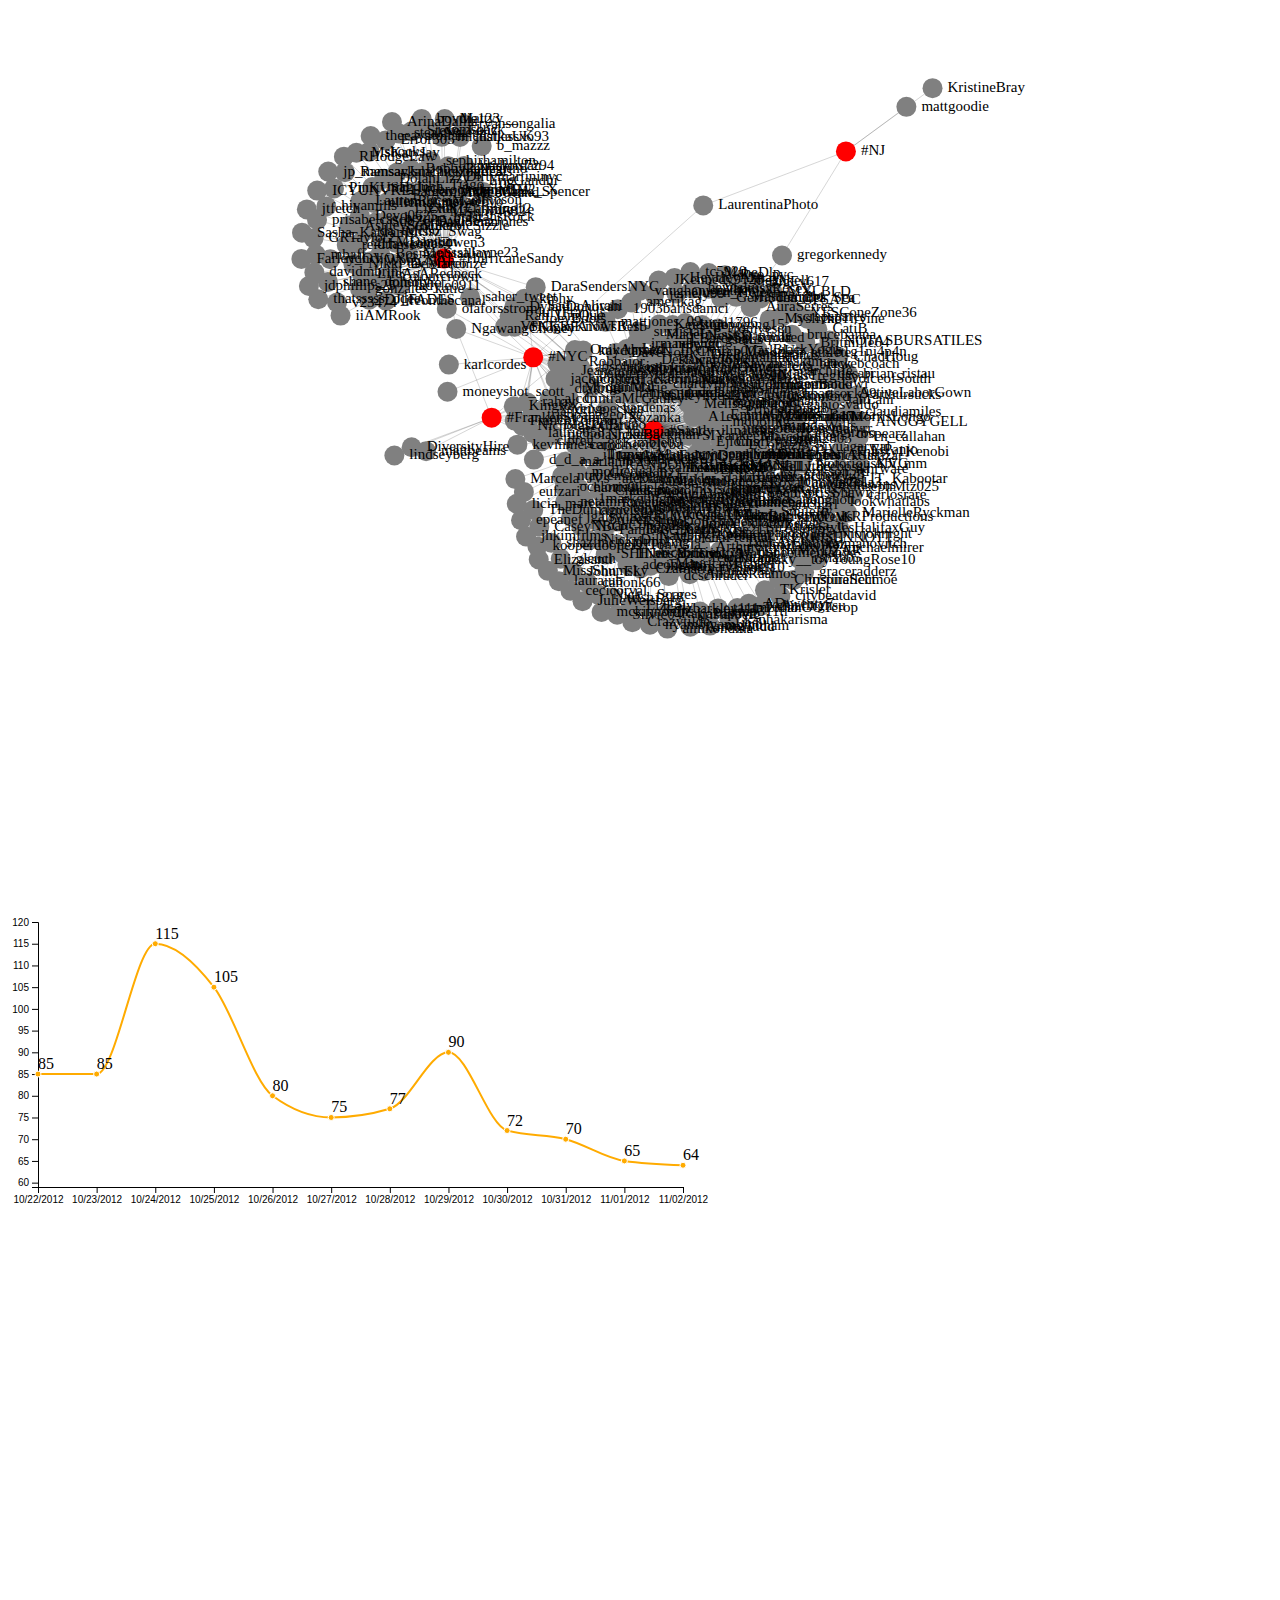
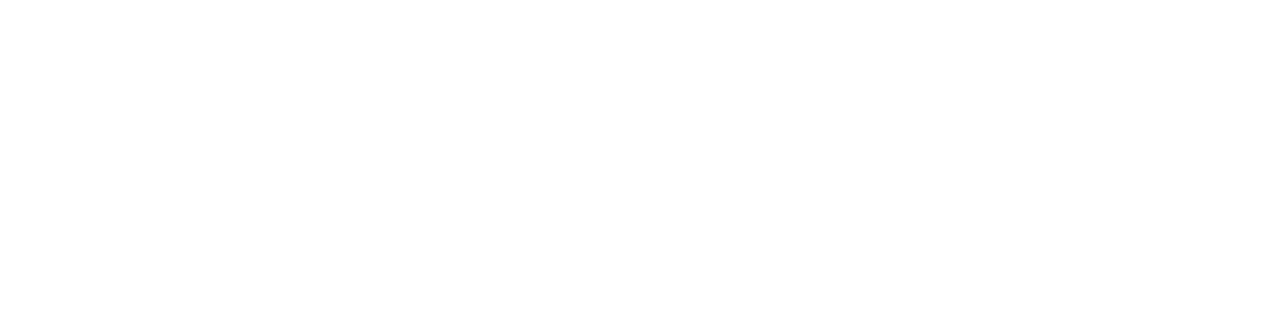
==== index.html @ f8a6a805 "index" ====
<!DOCTYPE html>
<head>
    <meta charset="utf-8">
    <link rel="stylesheet" type="text/css" href="style.css">
</head>
<body>
    <svg id="graph" width="960" height="600"></svg>
    <svg id="linechart"></svg>
    <svg id="map"></svg>
</body>
<script src="./lib/d3.min.js"></script>
<script src="./scripts/graph.js"></script>
<script src="./scripts/linechart.js"></script>
<script src="./scripts/map.js"></script>
<script src="https://d3js.org/topojson.v2.min.js"></script>
---- style.css ----
/* interaction */
#story {
    width: 100%;
    height: 100%;
    text-align: center;
}
/* line chart */
.line {
    fill: none;
    stroke: #ffab00;
    stroke-width: 2;
}
  
.overlay {
  fill: none;
  pointer-events: all;
}

.dot {
    fill: #ffab00;
    stroke: #fff;
}
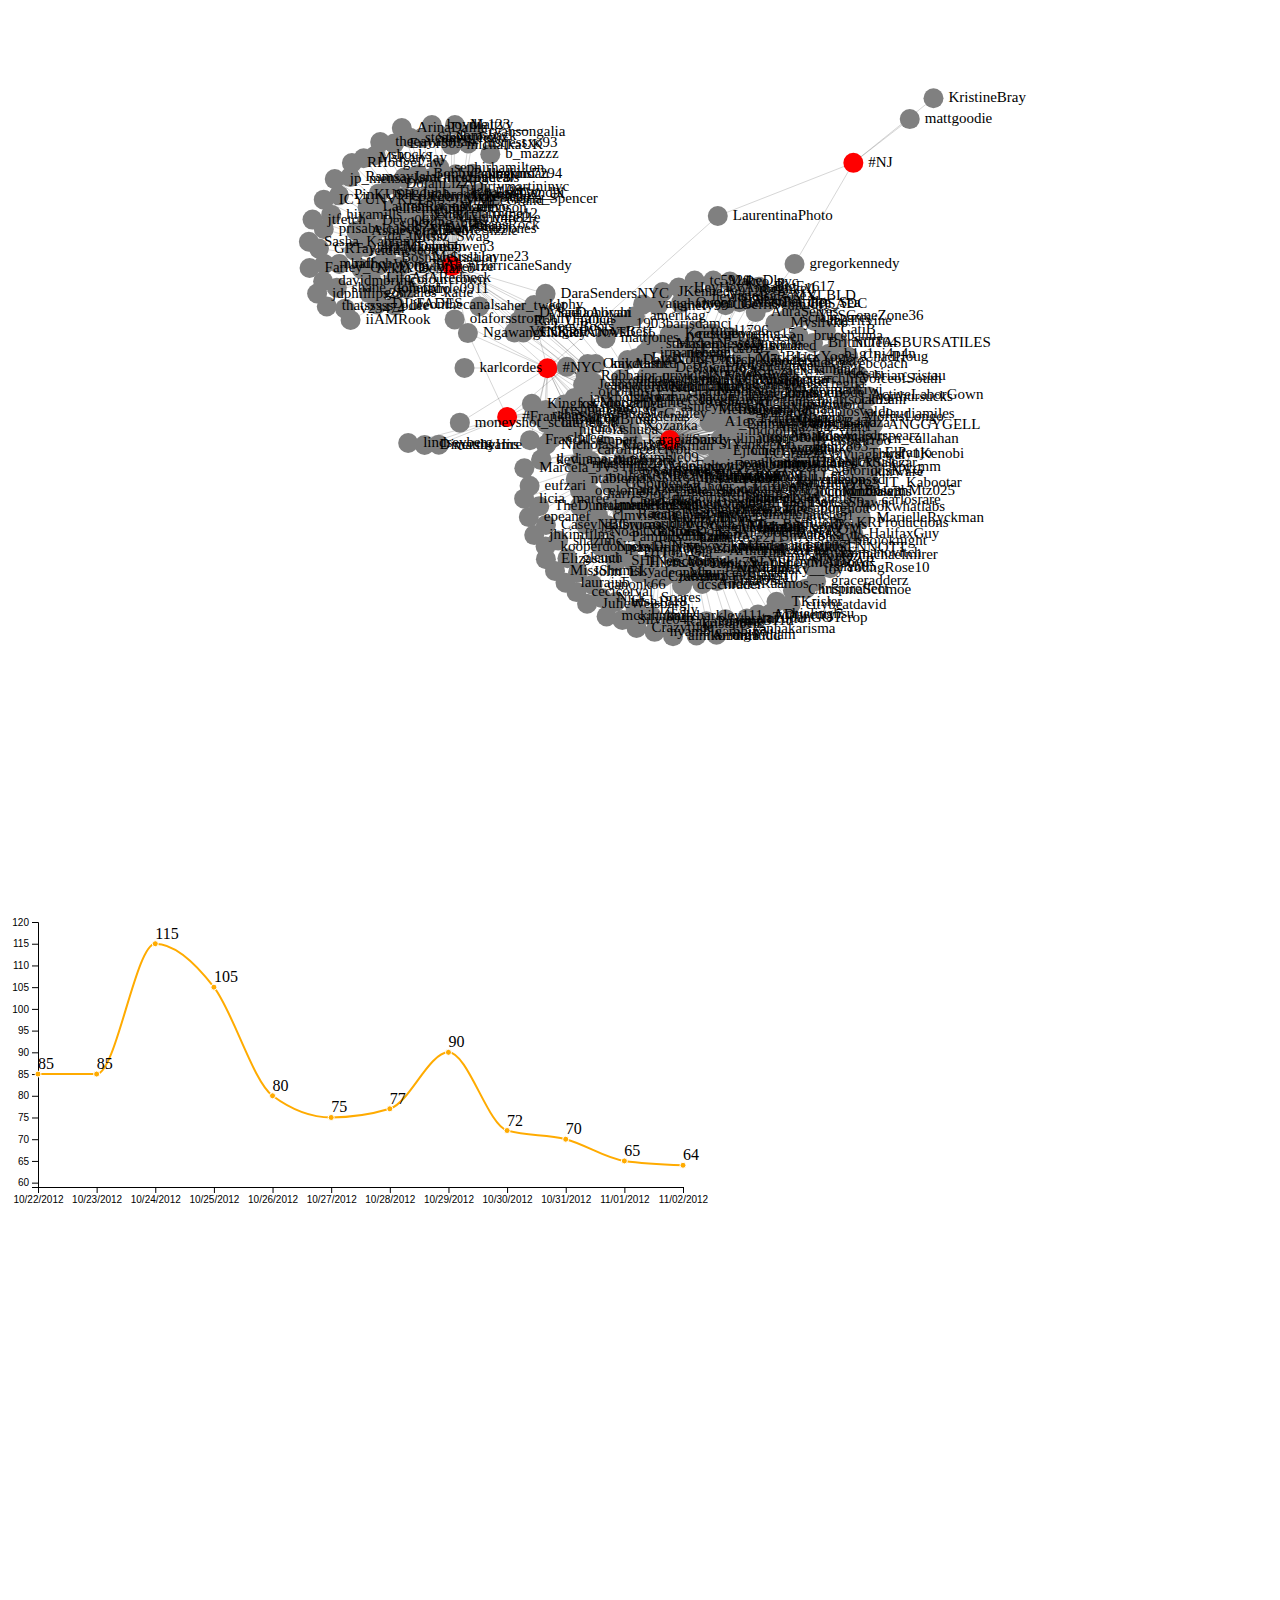
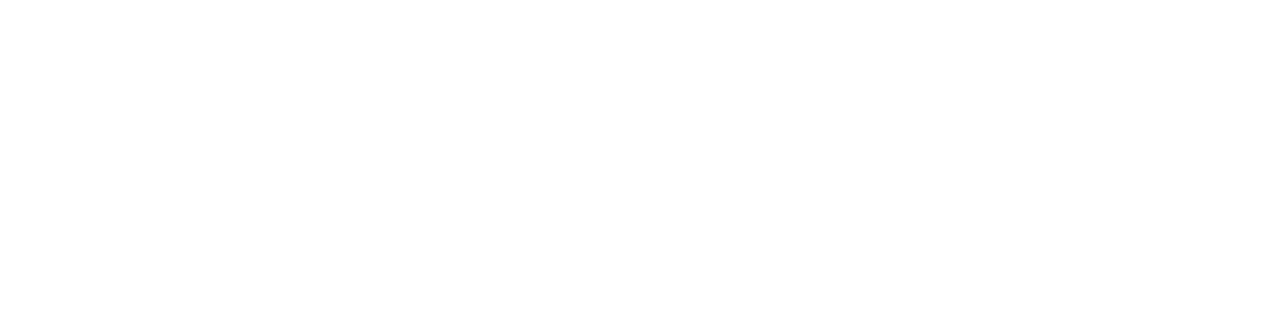
==== commit 9c0e0c00: "interaction added" ====
--- a/index.html
+++ b/index.html
@@ -11,7 +11,4 @@
 <script src="./lib/d3.min.js"></script>
 <script src="./scripts/graph.js"></script>
 <script src="./scripts/linechart.js"></script>
-<script src="./scripts/map.js"></script>
-<script src="https://d3js.org/topojson.v2.min.js"></script>
-
-
+<script src="./scripts/map.js"></script>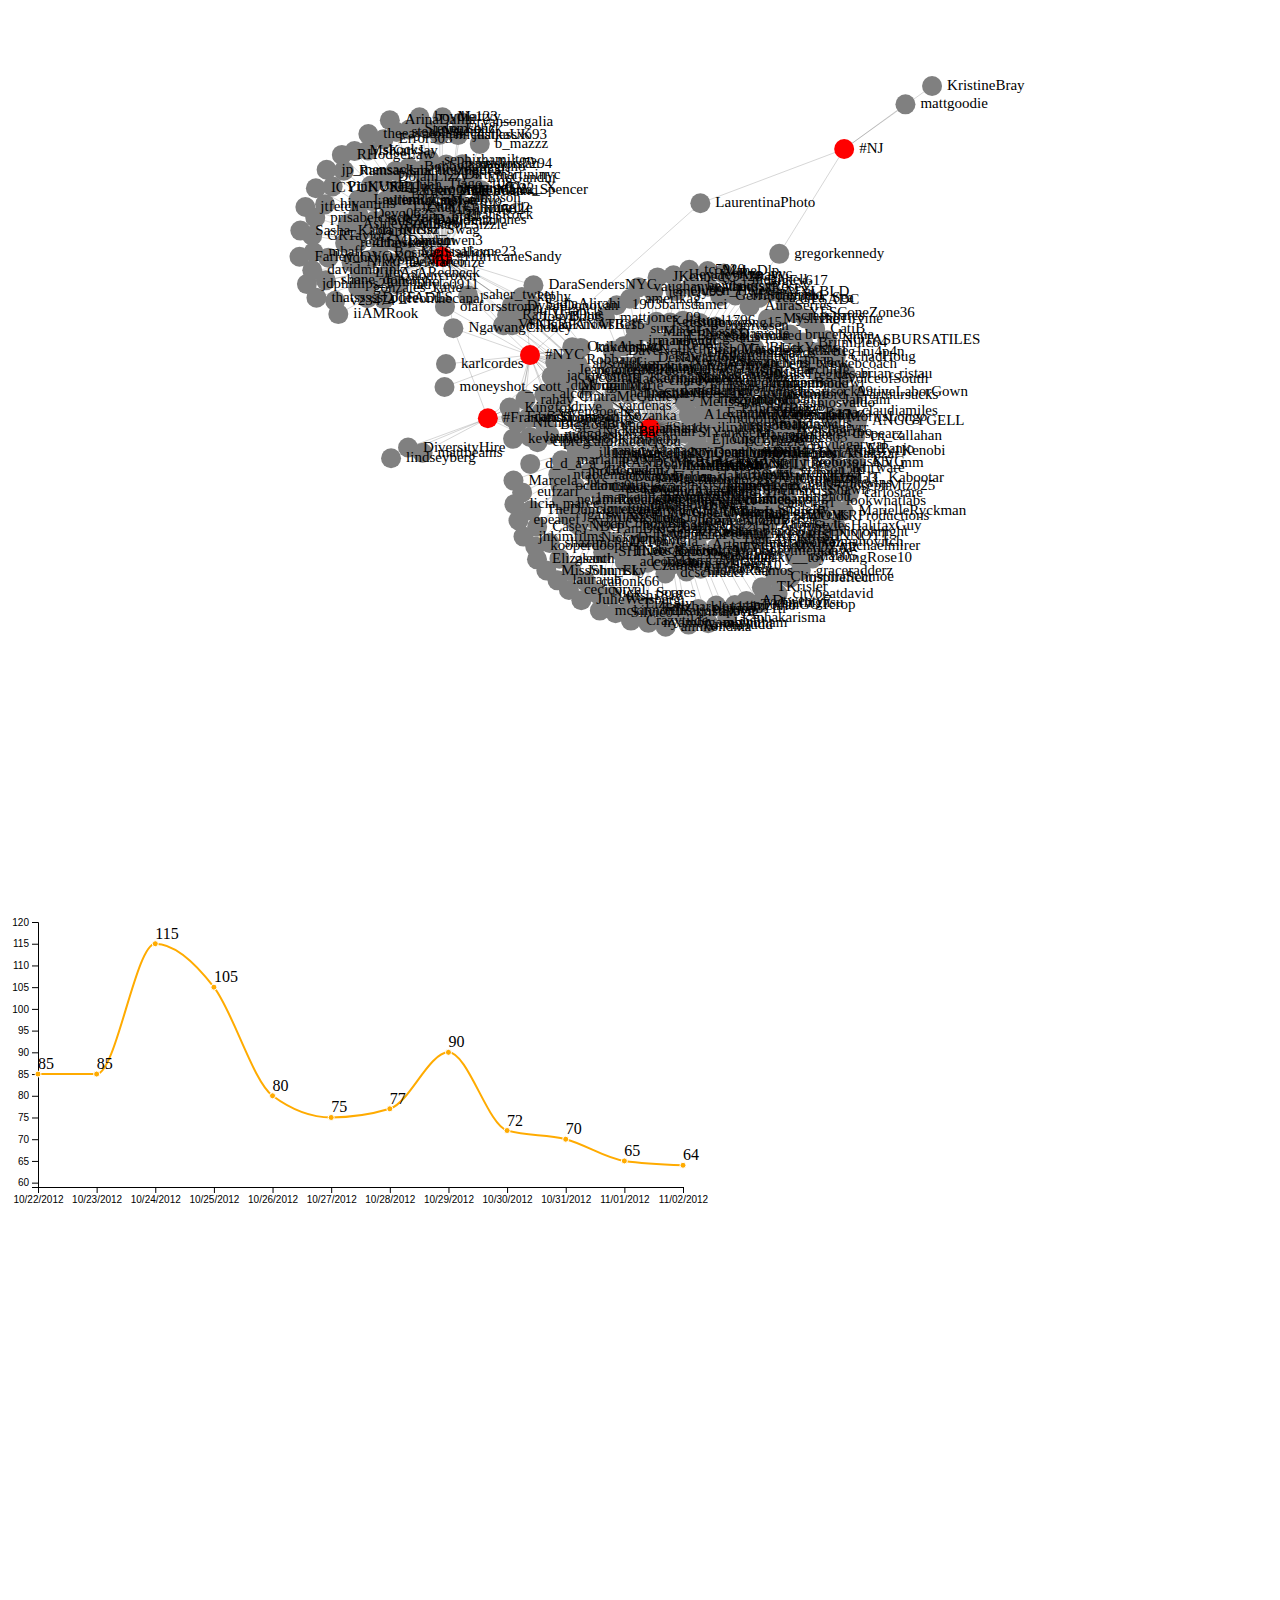
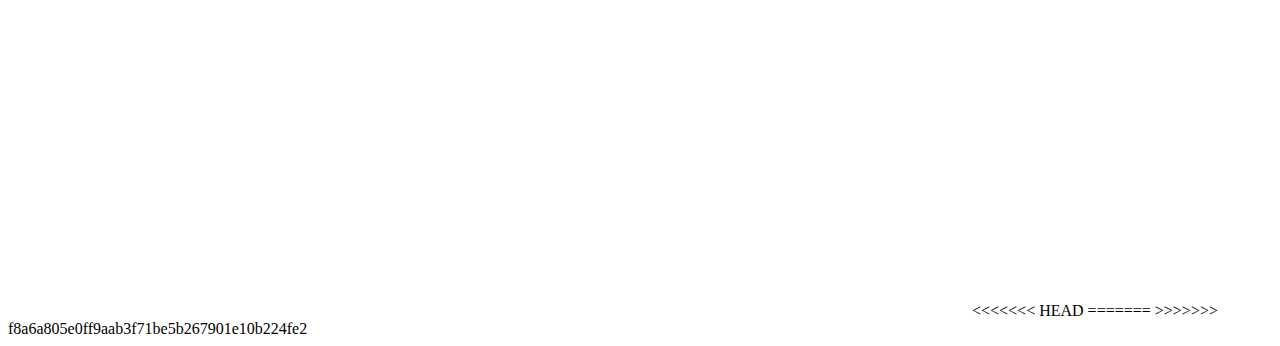
==== commit e08b1f1f: "merge conflict" ====
--- a/index.html
+++ b/index.html
@@ -11,4 +11,11 @@
 <script src="./lib/d3.min.js"></script>
 <script src="./scripts/graph.js"></script>
 <script src="./scripts/linechart.js"></script>
-<script src="./scripts/map.js"></script>+<<<<<<< HEAD
+<script src="./scripts/map.js"></script>
+=======
+<script src="./scripts/map.js"></script>
+<script src="https://d3js.org/topojson.v2.min.js"></script>
+
+
+>>>>>>> f8a6a805e0ff9aab3f71be5b267901e10b224fe2
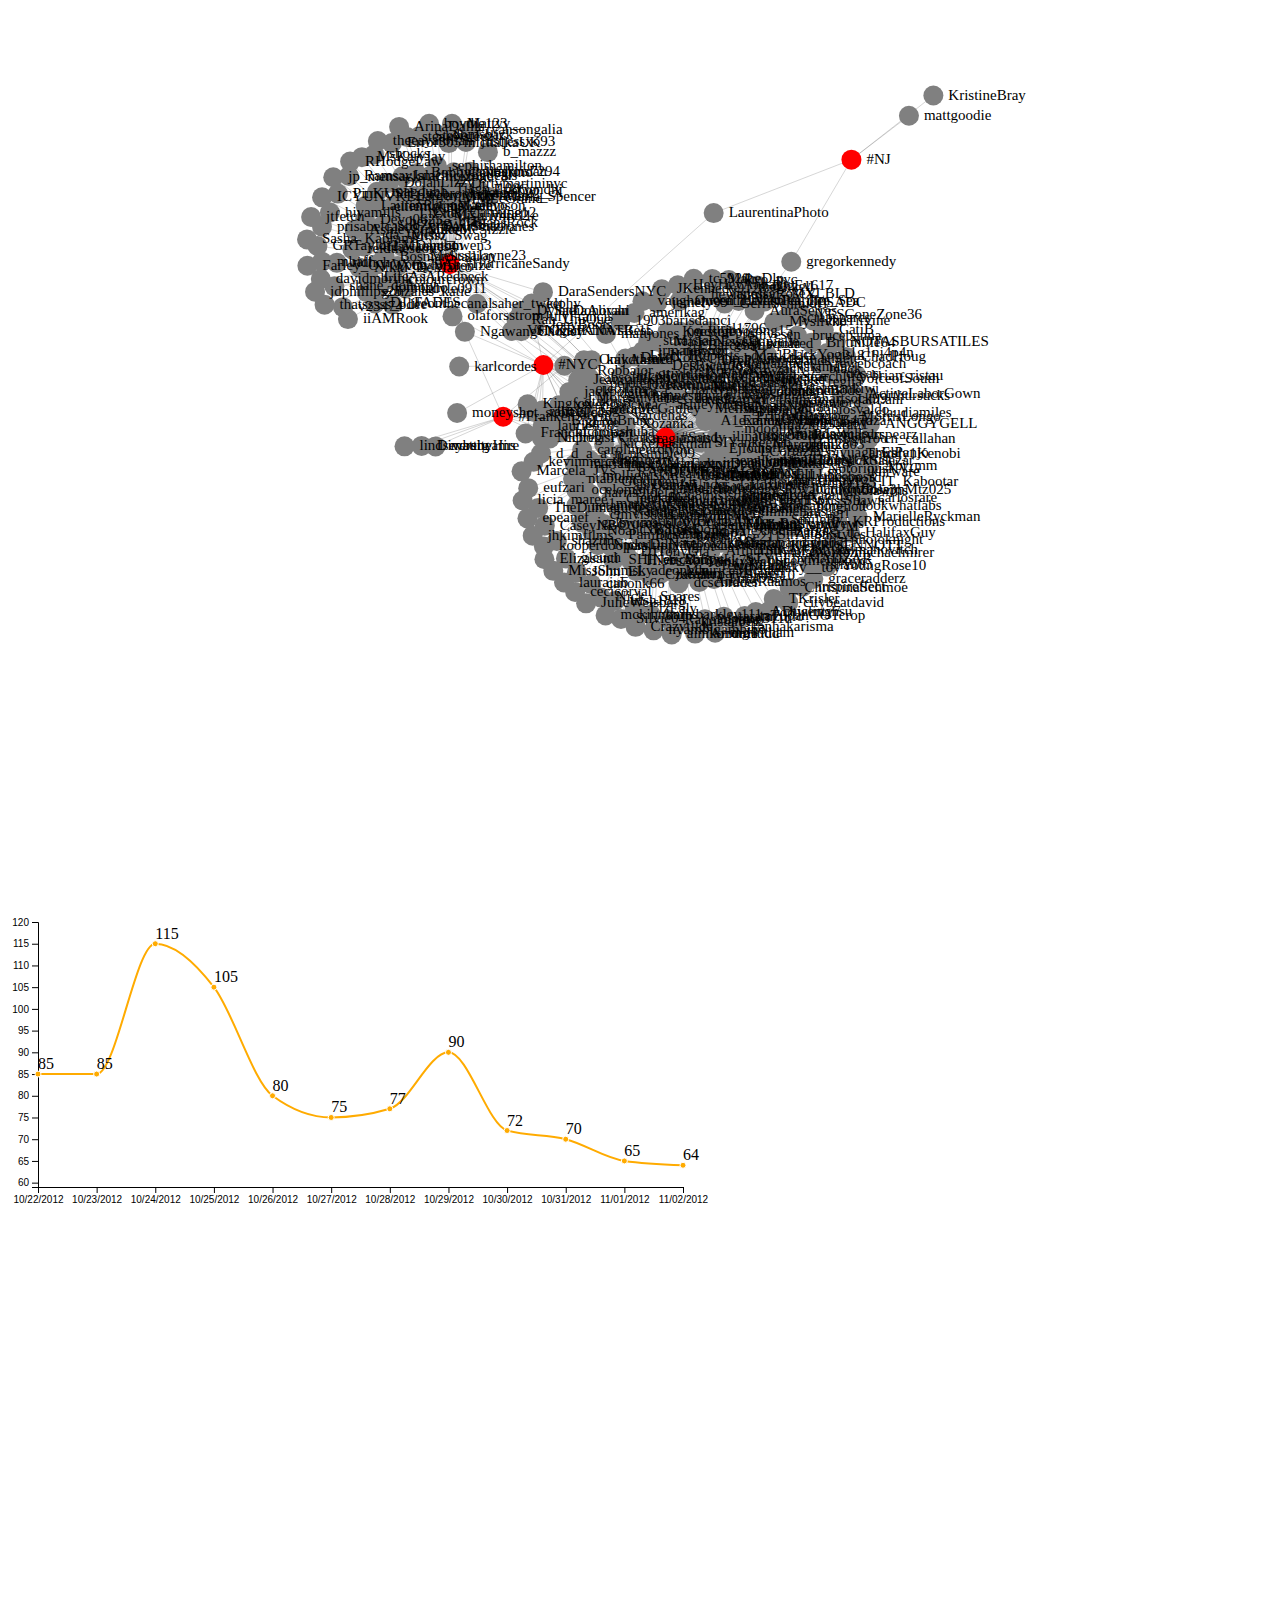
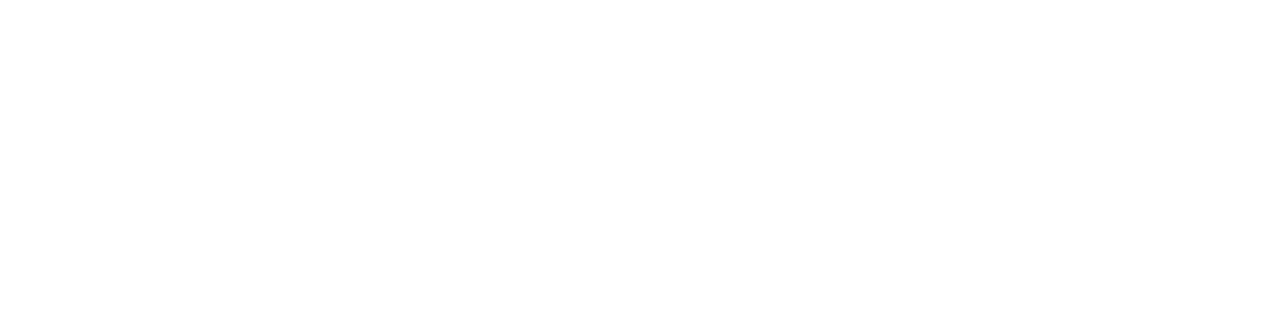
==== commit 901edf79: "merge conflict" ====
--- a/index.html
+++ b/index.html
@@ -11,11 +11,7 @@
 <script src="./lib/d3.min.js"></script>
 <script src="./scripts/graph.js"></script>
 <script src="./scripts/linechart.js"></script>
-<<<<<<< HEAD
-<script src="./scripts/map.js"></script>
-=======
 <script src="./scripts/map.js"></script>
 <script src="https://d3js.org/topojson.v2.min.js"></script>
 
 
->>>>>>> f8a6a805e0ff9aab3f71be5b267901e10b224fe2
--- a/style.css
+++ b/style.css
@@ -1,10 +1,3 @@
-/* interaction */
-#story {
-    width: 100%;
-    height: 100%;
-    text-align: center;
-}
-/* line chart */
 .line {
     fill: none;
     stroke: #ffab00;
@@ -19,4 +12,24 @@
 .dot {
     fill: #ffab00;
     stroke: #fff;
+}
+
+.states :hover {
+    fill: #e5921f;
+}
+
+.state-borders {
+    fill: none;
+    stroke: #fff;
+    stroke-width: 0.5px;
+    stroke-linejoin: round;
+    stroke-linecap: round;
+    pointer-events: none;
+}
+.feature.active {
+    fill: orange;
+}
+.feature {
+    fill: #ccc;
+    cursor: pointer;
 }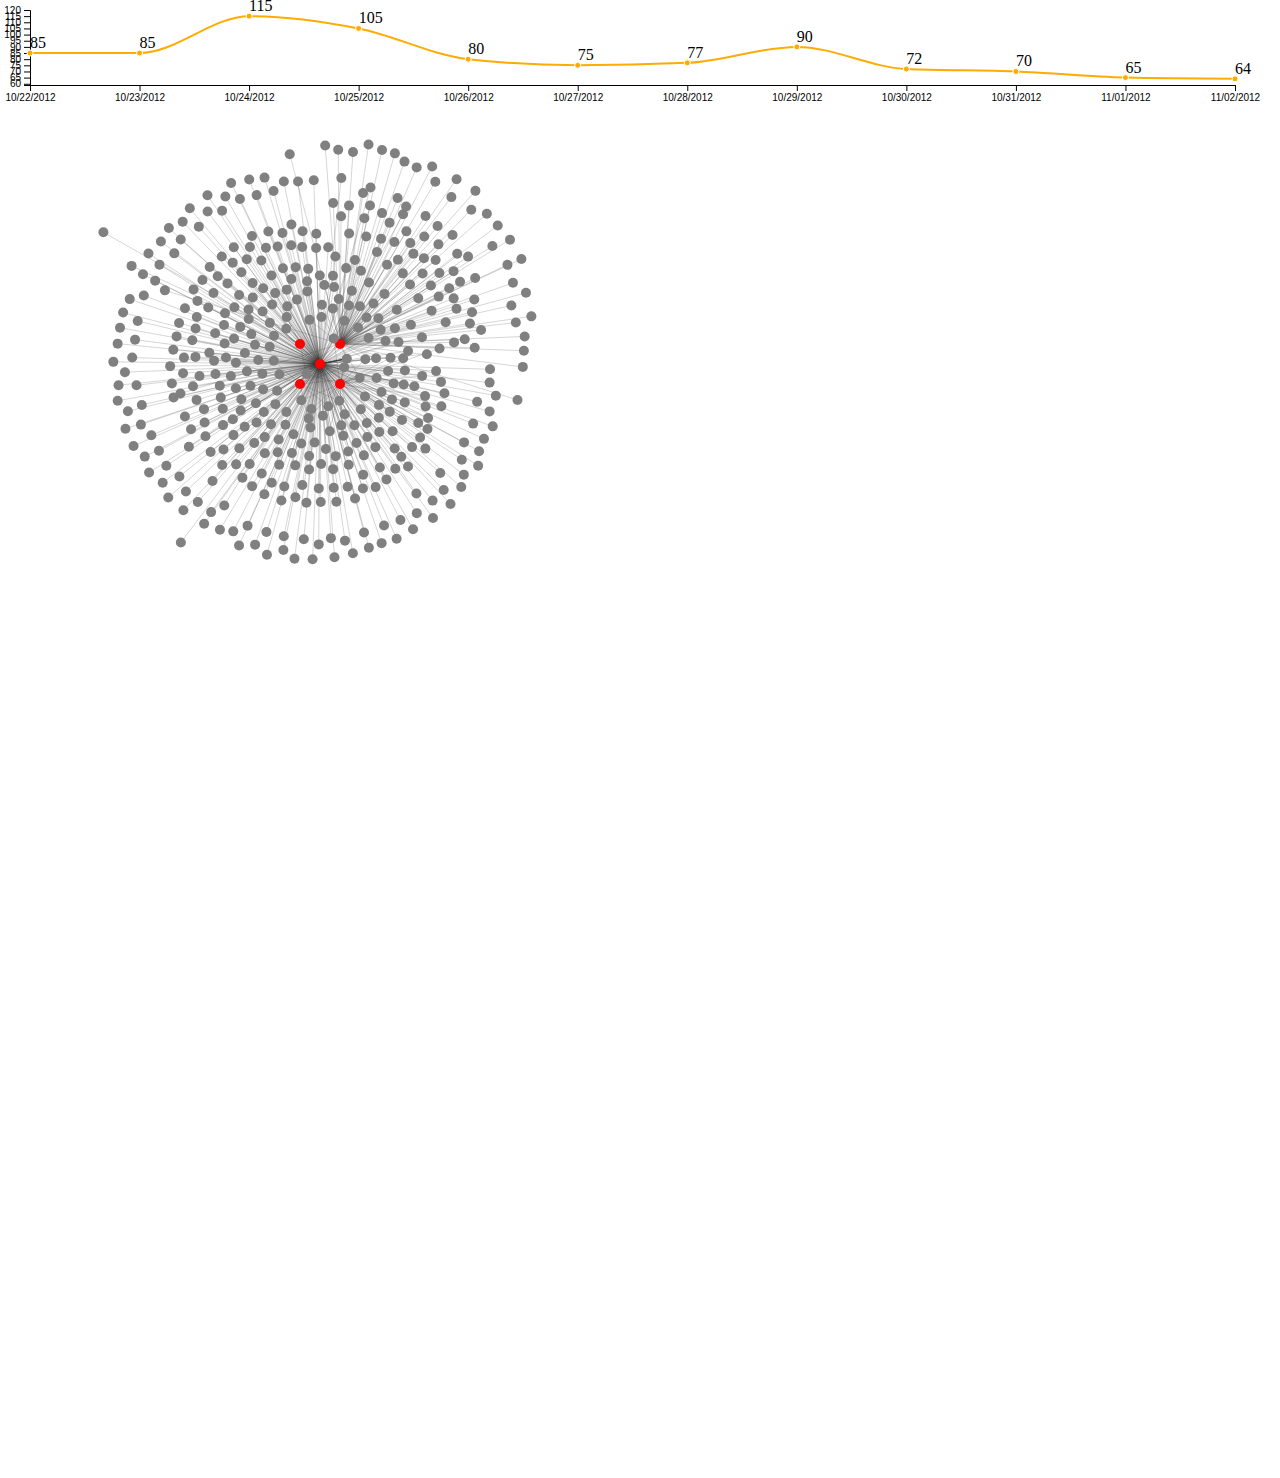
==== commit 90256de8: "improvements to storytelling, adding imgs" ====
--- a/index.html
+++ b/index.html
@@ -4,8 +4,8 @@
     <link rel="stylesheet" type="text/css" href="style.css">
 </head>
 <body>
-    <svg id="graph" width="960" height="600"></svg>
     <svg id="linechart"></svg>
+    <svg id="graph"></svg>
     <svg id="map"></svg>
 </body>
 <script src="./lib/d3.min.js"></script>
@@ -14,4 +14,3 @@
 <script src="./scripts/map.js"></script>
 <script src="https://d3js.org/topojson.v2.min.js"></script>
 
-
--- a/style.css
+++ b/style.css
@@ -1,3 +1,58 @@
+html, body {
+    width: 100%;
+    height: 100%;
+    margin: 0;
+}
+
+/* interaction */
+.hide {
+    display: none;
+}
+
+.flex {
+    display: flex;
+}
+
+#title-div {
+    height: 100%;
+    align-items: center;
+    justify-content: center;
+}
+
+#title-div-2 {
+    background-color:rgba(214, 229, 255, 0.9);
+    padding: 2%;
+    width: 50%;
+    height: 50%;
+}
+
+#title {
+    margin: auto;
+    text-align: center;
+    font-family: 'Montserrat', sans-serif;
+    font-size: 20px;
+}
+
+#story {
+    /* width: 100%;
+    height: 100%; */
+    text-align: center;
+}
+
+#explanation {
+    font-family: 'Lato', sans-serif;
+    margin-top: 0;
+    padding: 2%;
+}
+
+#image {
+    top: 50%;
+    left: 50%;
+    position: absolute;
+    width: 50%;
+    transform: translate(-50%,-50%);
+}
+/* line chart */
 .line {
     fill: none;
     stroke: #ffab00;
@@ -14,6 +69,14 @@
     stroke: #fff;
 }
 
+/* graph */
+.node-tooltip {
+    border-radius: 3px;
+    padding: 3px;
+    font-family: 'Lato', sans-serif;
+}
+
+/* map */
 .states :hover {
     fill: #e5921f;
 }
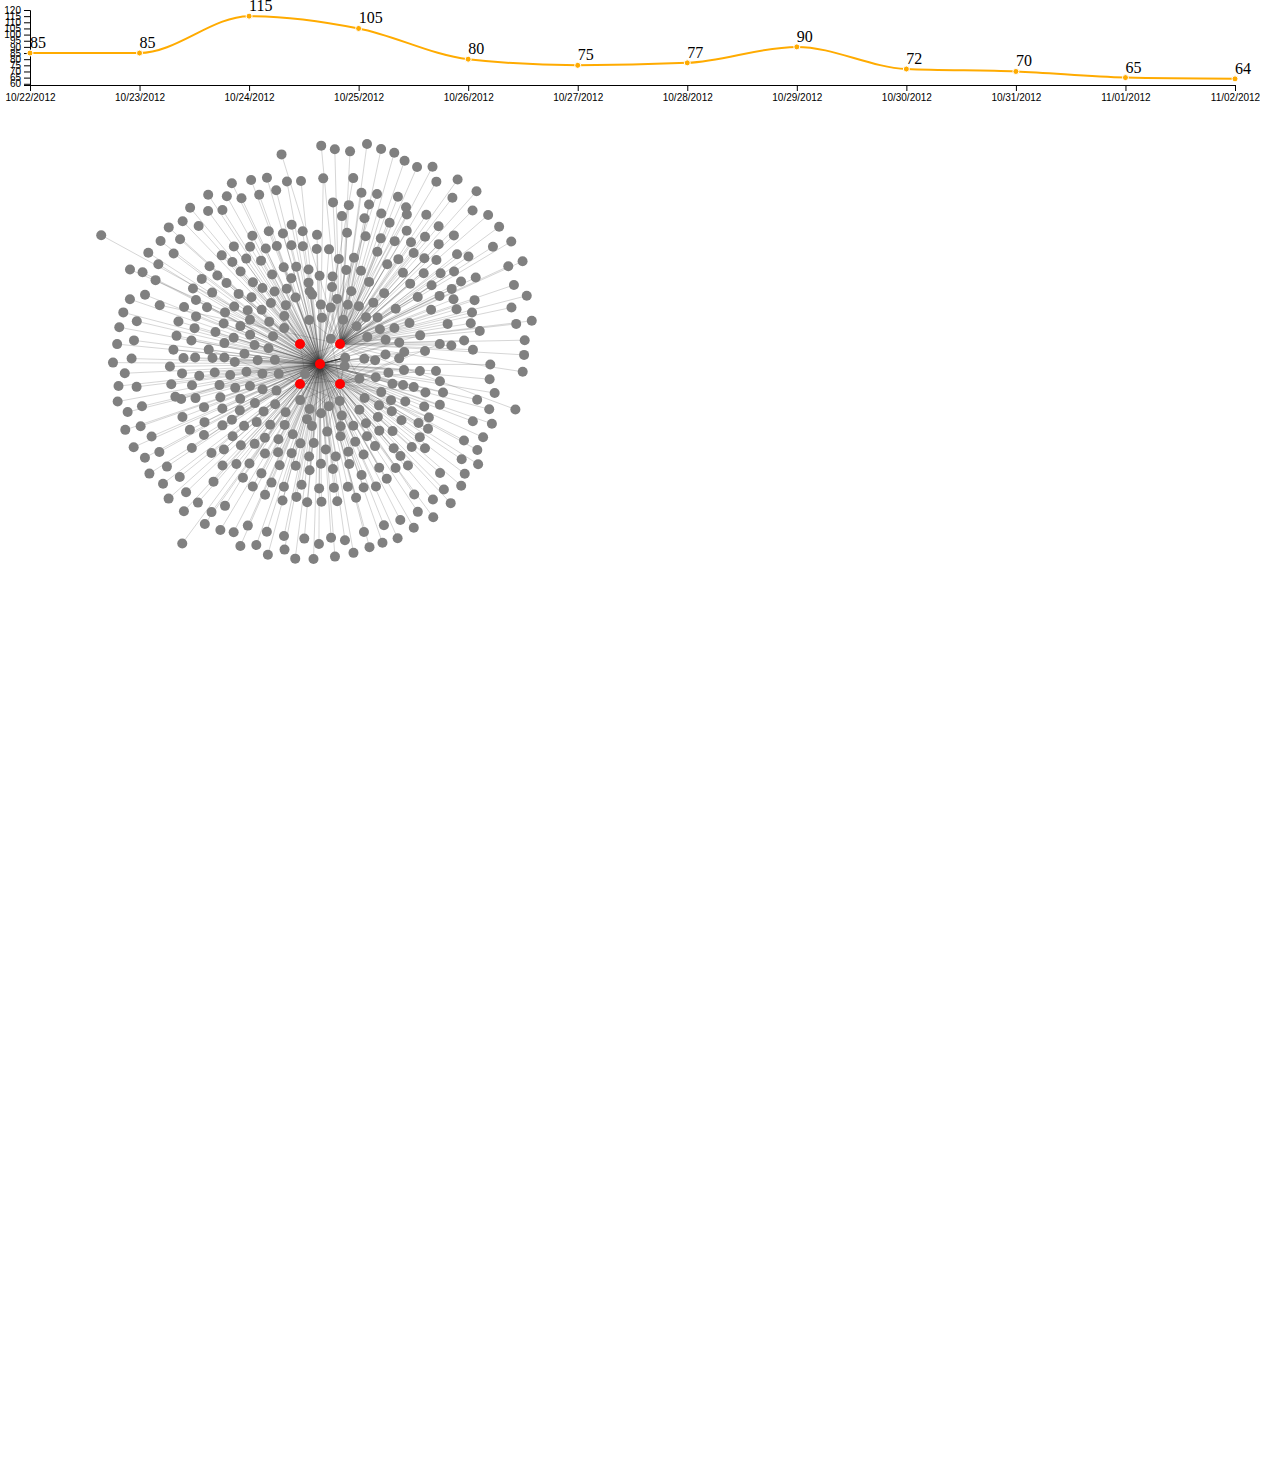
==== commit 95259dae: "added tooltip to map dots and a marquee effect on top nouns in tweets." ====
--- a/index.html
+++ b/index.html
@@ -13,4 +13,5 @@
 <script src="./scripts/linechart.js"></script>
 <script src="./scripts/map.js"></script>
 <script src="https://d3js.org/topojson.v2.min.js"></script>
+<script src='./scripts/compromise.min.js'></script>
 
--- a/style.css
+++ b/style.css
@@ -94,5 +94,52 @@
 }
 .feature {
     fill: #ccc;
+    cursor:pointer;
+}
+
+.ticks {
+    font-size: 10px;
+}
+
+.track,
+.track-inset,
+.track-overlay {
+    stroke-linecap: round;
+}
+
+.track {
+    stroke: #000;
+    stroke-opacity: 0.3;
+    stroke-width: 10px;
+}
+
+.track-inset {
+    stroke: #dcdcdc;
+    stroke-width: 8px;
+}
+
+.track-overlay {
+    pointer-events: stroke;
+    stroke-width: 50px;
+    stroke: transparent;
     cursor: pointer;
+}
+
+.handle {
+    fill: #fff;
+    stroke: #000;
+    stroke-opacity: 0.5;
+    stroke-width: 1.25px;
+}
+.toolTip {
+    position: absolute;
+    display: none;
+    z-index: 1;
+    min-width: 80px;
+    max-width: 250px;
+    height: auto;
+    background: rgb(255, 255, 255);
+    text-align: center;
+    border:2px black;
+    font-family: "Comic Sans MS", "Comic Sans", cursive;
 }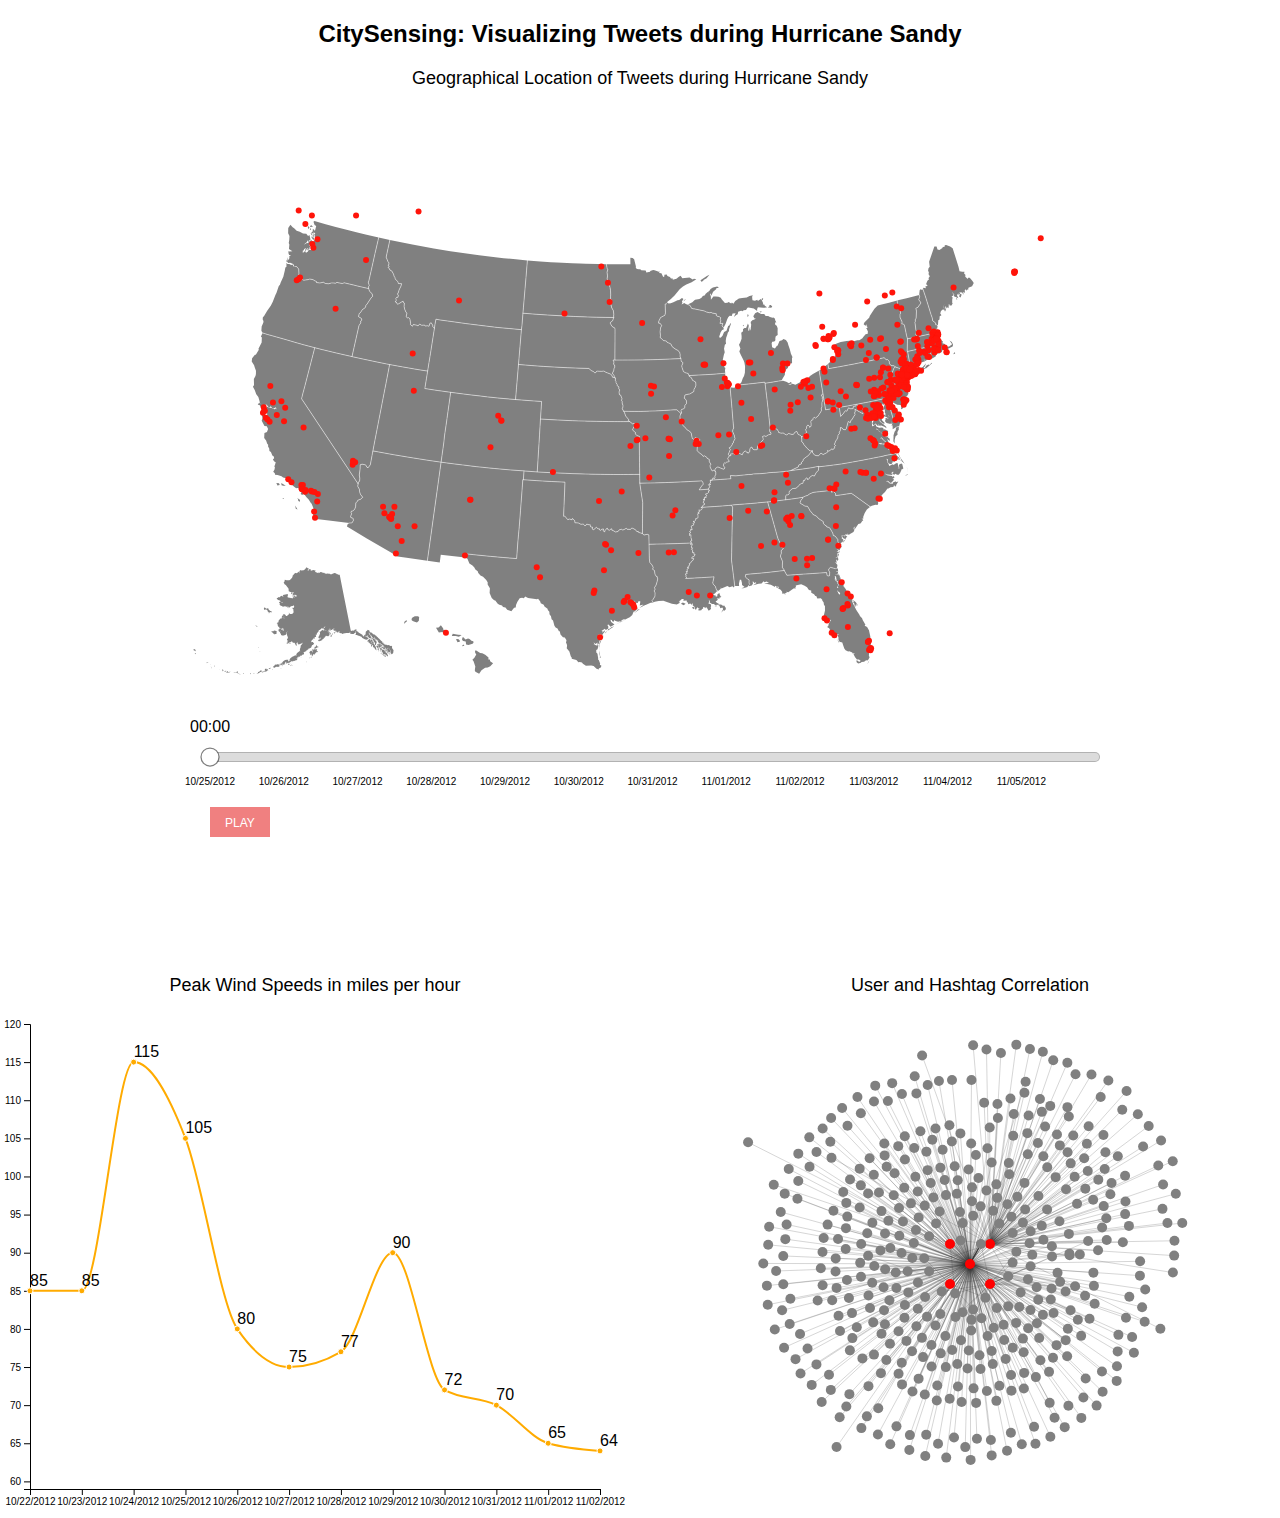
==== commit 16df75d6: "styling, updating storyline" ====
--- a/index.html
+++ b/index.html
@@ -4,14 +4,26 @@
     <link rel="stylesheet" type="text/css" href="style.css">
 </head>
 <body>
-    <svg id="linechart"></svg>
-    <svg id="graph"></svg>
-    <svg id="map"></svg>
+    <div id="map-view">
+        <h2>CitySensing: Visualizing Tweets during Hurricane Sandy</h2>
+        <p class="caption">Geographical Location of Tweets during Hurricane Sandy</p>
+        <svg id="map"></svg>
+    </div>
+    <div id="graph-line-view">
+        <div id="line-view">
+            <p class="caption">Peak Wind Speeds in miles per hour</p>
+            <svg id="linechart"></svg>
+        </div>
+        <div id="graph-view">
+            <p class="caption">User and Hashtag Correlation</p>
+            <svg id="graph"></svg>
+        </div>
+    </div>
 </body>
 <script src="./lib/d3.min.js"></script>
 <script src="./scripts/graph.js"></script>
 <script src="./scripts/linechart.js"></script>
+<script src="./lib/topojson.v2.min.js"></script>
 <script src="./scripts/map.js"></script>
-<script src="https://d3js.org/topojson.v2.min.js"></script>
 <script src='./scripts/compromise.min.js'></script>
 
--- a/style.css
+++ b/style.css
@@ -37,20 +37,42 @@
     /* width: 100%;
     height: 100%; */
     text-align: center;
+    z-index: 2;
 }
 
 #explanation {
     font-family: 'Lato', sans-serif;
     margin-top: 0;
     padding: 2%;
+    z-index: 2;
 }
 
 #image {
-    top: 50%;
+    top: 52%;
     left: 50%;
     position: absolute;
     width: 50%;
     transform: translate(-50%,-50%);
+}
+
+/* overall */
+h2 {
+    font-family: 'Montserrat', sans-serif;
+    text-align: center;
+}
+
+#line-view {
+    float: left;
+}
+
+#graph-view {
+    float: right;
+}
+
+.caption {
+    font-family: 'Montserrat', sans-serif;
+    font-size: 18px;
+    text-align: center;
 }
 /* line chart */
 .line {
@@ -69,6 +91,14 @@
     stroke: #fff;
 }
 
+.tick {
+    font-family: 'Lato', sans-serif;
+}
+
+.label {
+    font-family: 'Lato', sans-serif;
+}
+
 /* graph */
 .node-tooltip {
     border-radius: 3px;
@@ -77,6 +107,10 @@
 }
 
 /* map */
+#map {
+    display: block;
+    margin: 0 auto;
+}
 .states :hover {
     fill: #e5921f;
 }
@@ -138,8 +172,26 @@
     min-width: 80px;
     max-width: 250px;
     height: auto;
-    background: rgb(255, 255, 255);
+    background: rgb(0, 0, 0, 0.9);
     text-align: center;
-    border:2px black;
-    font-family: "Comic Sans MS", "Comic Sans", cursive;
+    border: 2px black;
+    border-radius: 3px;
+    padding: 3px;
+    font-family: 'Lato', sans-serif;
+}
+
+.map-dates {
+    font-family: 'Lato', sans-serif;
+}
+
+.cloud-text {
+    font-family: 'Lato', sans-serif;
+}
+
+#playButton {
+    font-family: 'Lato', sans-serif;
+}
+
+#btnText {
+    text-align: center;
 }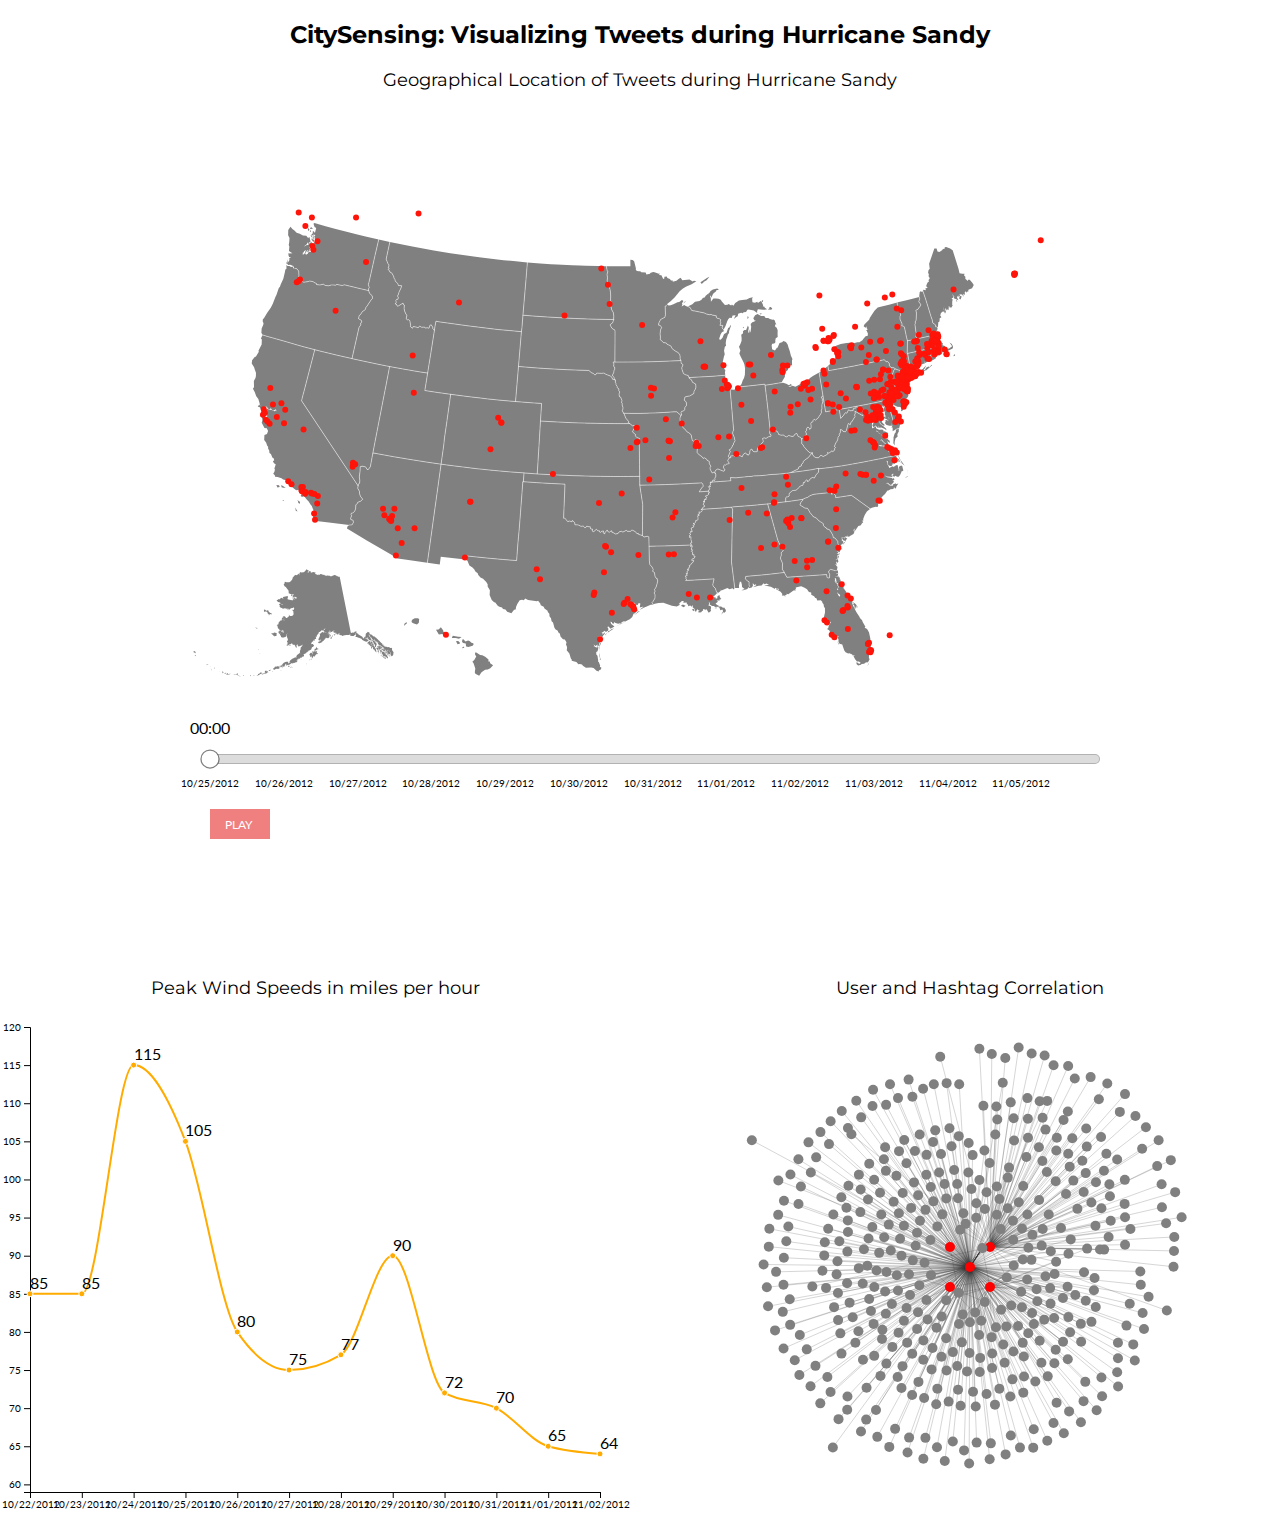
==== commit 179e1b1c: "updating fonts" ====
--- a/index.html
+++ b/index.html
@@ -1,6 +1,8 @@
 <!DOCTYPE html>
 <head>
     <meta charset="utf-8">
+    <link href="https://fonts.googleapis.com/css?family=Lato" rel="stylesheet">
+    <link href="https://fonts.googleapis.com/css?family=Montserrat" rel="stylesheet">  
     <link rel="stylesheet" type="text/css" href="style.css">
 </head>
 <body>
